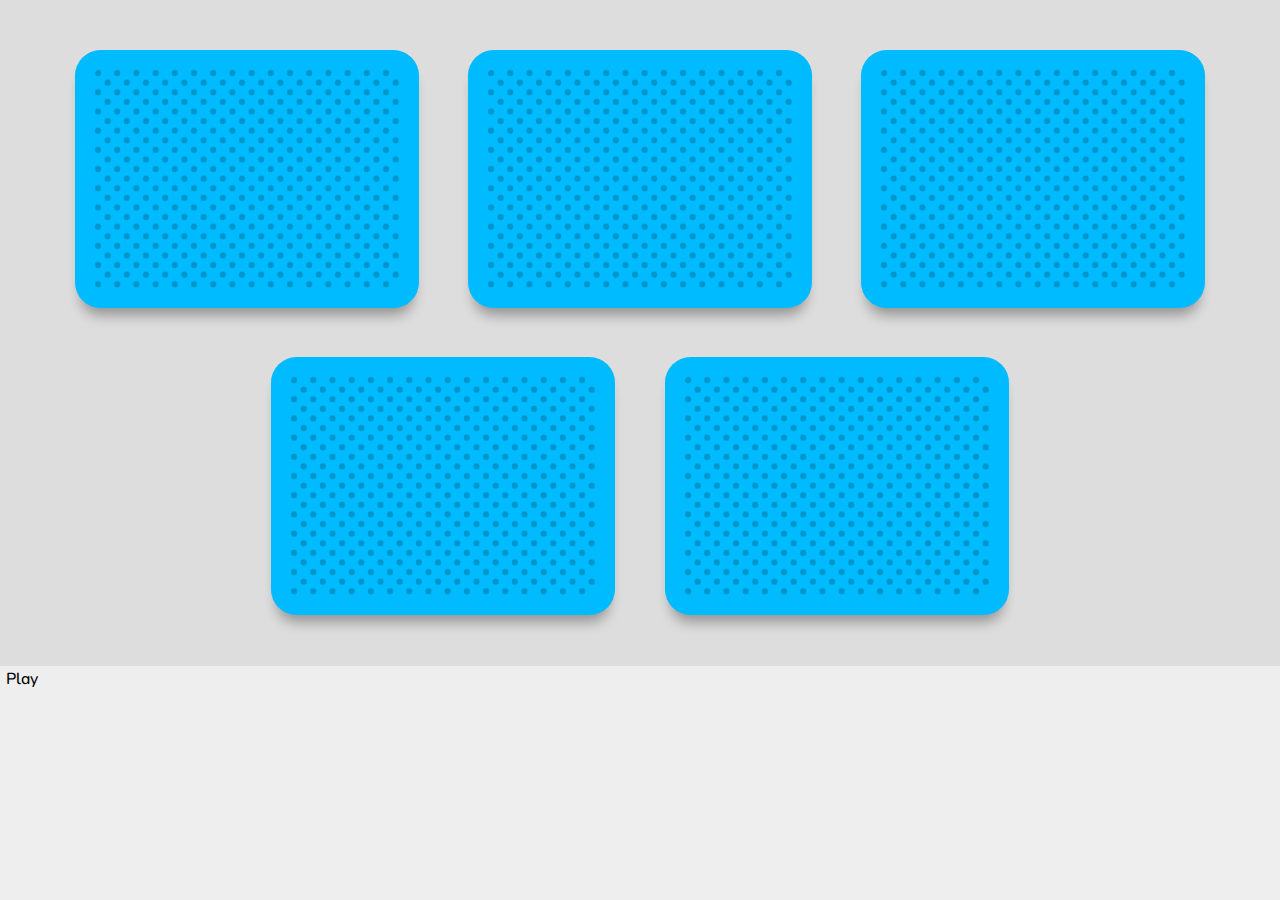
==== rotate-stop/index.html @ 4a5f74a7 "Initial commit" ====
<!DOCTYPE html>
<html lang="en">
<head>
  <meta charset="utf-8">
  <meta name="viewport" content="width=device-width, initial-scale=1">
  <title>Rotate &amp; Stop</title>

  <script src="./rotate-stop.js" type="module"></script>
  <link href="./rotate-stop.css" rel="stylesheet" type="text/css">
</head>
<body>
  <main>
    <div id="display">
      
    </div>
    <div id="controls">
      <button id="play">Play</button>
    </div>
  </main>
</body>
</html>
---- rotate-stop/rotate-stop.css ----
@import url('../_common/base.css');

@font-face {
  font-family: 'Nunito';
  src: url('../_common/fonts/Nunito-vf-wght.ttf') format('truetype');
  font-weight: normal;
  font-style: normal;
  font-weight: 200 1000;

}

html {
  --flipms: 600ms;
  --shadow: #0005;
  --card-color: #0bf;
  --card-hover-color: #0ad;
}

body {
  font-family: 'Nunito';
/*  font-variation-settings: "wght" 375;*/
  font-feature-settings: 'ss01';
  font-weight: 500;
}

main {
  width: 100%;
}

#deck {
  display: flex;
  flex-direction: row;
  flex-wrap: wrap;
  align-items: center;
  justify-content: center;
  /* gap: 2%; */
  width: 100%;
  height: 100%;
  background: #ddd;
  padding: 2%;
  user-select: none;
}

.card {
  flex: 28% 0 0;
  aspect-ratio: 4/3;
/*  aspect-ratio: 1;*/
  margin: 2%;
  
  /* Remove `perspective` if you don't want the 3D effect */
  perspective: 300px;
  perspective: 50vw;
  border-radius: 2vw;
  cursor: pointer;
}


.sides {
  width: 100%;
  height: 100%;
  position: relative;
  transition: all var(--flipms) ease-out;
  transform-style: preserve-3d;
}


.face,
.back {
  position: absolute;
  width: 100%;
  height: 100%;
  -webkit-backface-visibility: hidden;
  backface-visibility: hidden;
  overflow: hidden;
  border-radius: 2vw;

  display: flex;
  flex-direction: column;
  align-items: center;
  justify-content: center;

}

.face {
  z-index: 10;
  transform: rotateY(180deg);
  box-shadow: 0 2vw 2vw -0.5vw var(--shadow);
  background: #fff;
  padding: 1vw;
}


.card .face img {
/*  width: 100%;*/
/*  height: 100%;*/
/*  object-fit: contain;*/
/*  padding: 10%;*/
  flex: 100% 1 1;
  overflow: hidden;
  margin: 1vw 0;
}

.card .face p {
/*  margin: 1vw 0 0 0;*/
  margin: 0;
  font-size: 1.25em;
  font-size: 2.75vw;
  font-weight: bold;
}

.back {
  background: #0bf;
  background-color: var(--card-color);
  background-image: url('../_common/media/bg_circles.svg');
  background-blend-mode: darken;
/*  box-shadow: inset 0 0 0 1em #0bf, inset 0 0 0 1.2em #0003;*/
/*  box-shadow: inset 0 0 0 1em #0bf;*/
/*  box-shadow: 0 1vw 1vw -0.5vw var(--shadow), inset 0 0 0 2vw #0bf;*/
  box-shadow: 0 1vw 1vw -0.5vw var(--shadow), inset 0 0 0 1.5vw var(--card-color);
  background-size: 15vw;
}

.card:hover {
/*  outline: 2px solid;*/
/*  opacity: 0.8;*/
/*  background-color: #0be;*/
  --card-color: var(--card-hover-color);
}


.card.show {
  position: relative;
  z-index: 10;
}

.card.show .sides {
/*  transform: rotateY(-180deg);*/
  transform: rotateY(180deg);
/*  scale: 1.2;*/
}



body.playing #deck {
  background: #0fb;
}
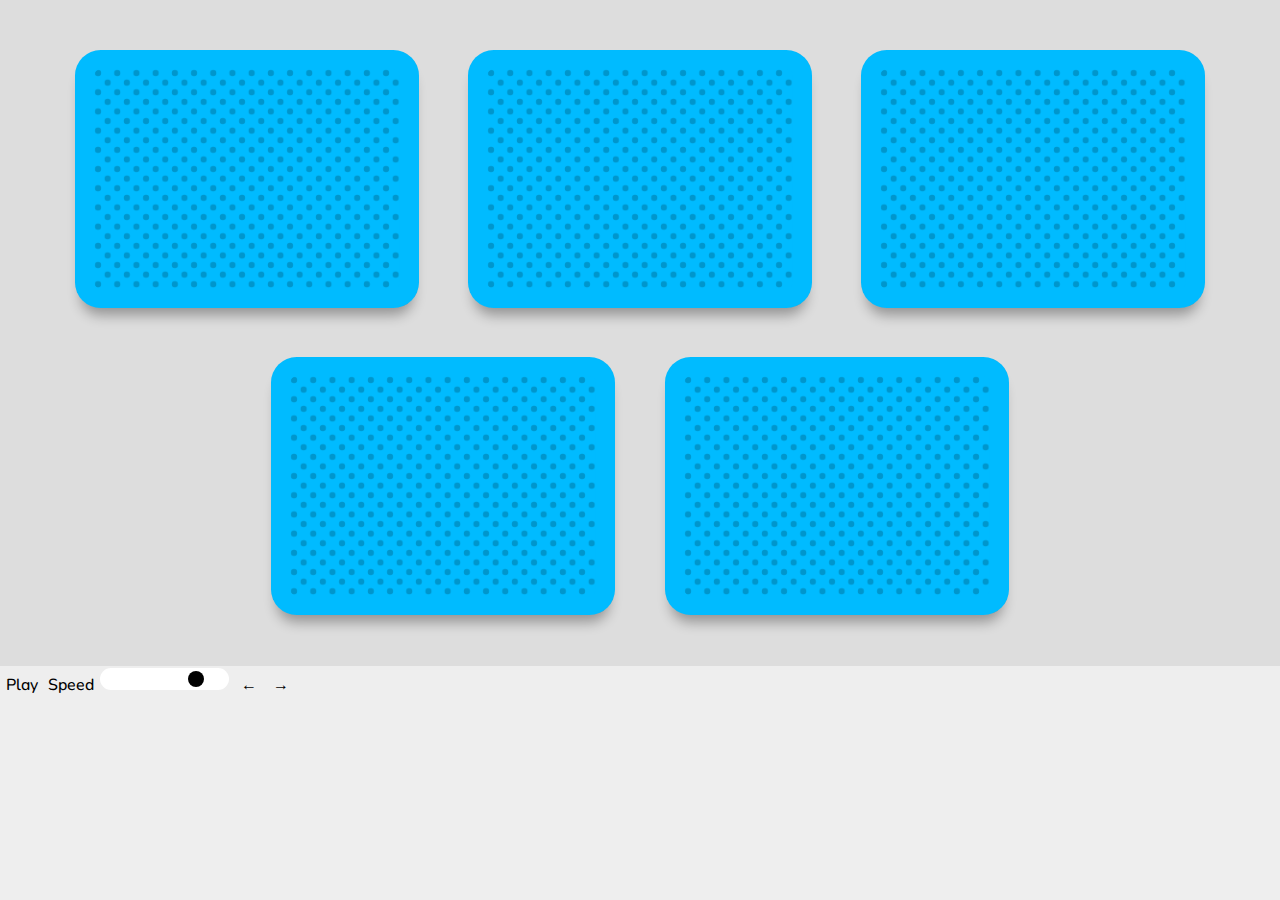
==== commit bb2a9522: "timer.js basically integrated" ====
--- a/rotate-stop/index.html
+++ b/rotate-stop/index.html
@@ -15,6 +15,12 @@
     </div>
     <div id="controls">
       <button id="play">Play</button>
+      <label>
+        Speed
+        <input type="range" name="speed" id="speed" min="1" max="100" step="1" value="80">
+      </label>
+      <button id="bck">&larr;</button>
+      <button id="fwd">&rarr;</button>
     </div>
   </main>
 </body>
--- a/rotate-stop/rotate-stop.css
+++ b/rotate-stop/rotate-stop.css
@@ -142,6 +142,6 @@
 
 
 
-body.playing #deck {
+#display.playing #deck {
   background: #0fb;
 }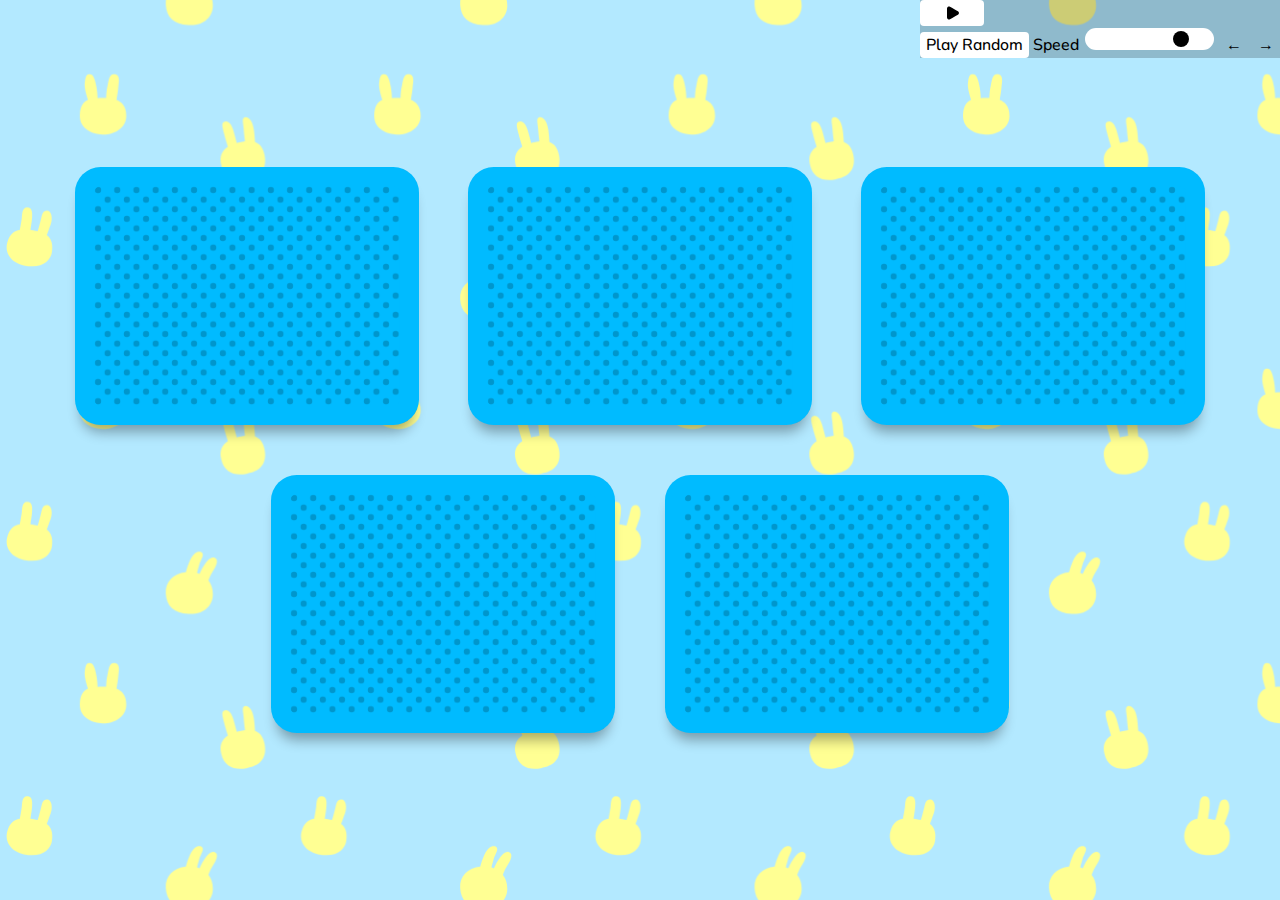
==== commit 376bbdc1: "Add SVG pattern background" ====
--- a/rotate-stop/index.html
+++ b/rotate-stop/index.html
@@ -9,19 +9,68 @@
   <link href="./rotate-stop.css" rel="stylesheet" type="text/css">
 </head>
 <body>
+
+  <figure id="background">
+    <svg id="pattern-background" xmlns="http://www.w3.org/2000/svg" viewBox="0 0 100 100" width="100%" height="100%" preserveAspectRatio="xMidYMid slice">
+      <defs>
+        <g id="usagi-head1" viewBox="0 0 100 100">
+          <path d="M29.505,43.798c-1.937,-5.939 -5.093,-16.775 -4.39,-22.405c1.001,-8.009 1.638,-11.793 5.808,-12.445c4.169,-0.651 7.472,2.517 9.955,16.593c1.507,8.543 1.655,12.771 1.624,15.922c1.981,-0.078 3.949,-0.104 5.843,-0.159c2.066,-0.061 4.03,-0.05 5.895,0.03c0.146,-4.412 0.536,-10.8 1.571,-14.963c1.716,-6.901 1.711,-18.395 9.956,-17.423c8.245,0.973 5.408,11.041 4.978,17.423c-0.28,4.141 -1.594,12.339 -2.482,17.586c9.159,3.633 13.414,10.977 13.267,22.236c-0.229,17.519 -19.409,25.655 -32.356,24.888c-12.947,-0.766 -31.237,-6.85 -30.696,-26.548c0.341,-12.399 4.908,-18.083 11.027,-20.735Z"/>
+        </g>
+        <g id="usagi-head2" viewBox="0 0 100 100">
+          <path d="M73.538,47.591c5.695,4.326 8.646,11.257 7.016,22.802c-1.819,12.889 -14.344,23.53 -38.332,18.453c-17.07,-3.613 -25.991,-16.735 -22.457,-30.564c2.966,-11.609 9.244,-16.382 17.203,-17.81c0.957,-5.344 2.306,-13.105 2.641,-16.151c0.533,-4.845 0.169,-14.71 7.468,-14.455c7.298,0.255 6.874,8.149 6.456,14.453c-0.25,3.756 -1.384,10.998 -2.26,16.239c1.377,0.176 2.771,0.382 4.177,0.609c2.017,0.325 3.97,0.701 5.836,1.151c1.462,-5.388 3.604,-13.34 4.462,-16.835c1.359,-5.537 2.25,-11.343 8.178,-11.169c5.928,0.175 8.04,9.995 4.806,18.948c-1.852,5.127 -3.836,10.593 -5.194,14.329Z"/>
+        </g>
+        <g id="usagi-head3" viewBox="0 0 100 100">
+          <path d="M66.51,41.198c6.089,2.175 11.078,7.434 13.084,18.449c3.77,20.698 -8.373,29.481 -24.721,32.263c-16.347,2.782 -30.26,-1.489 -34.377,-20.205c-2.448,-11.129 0.935,-18.948 9.122,-24.169c-1.527,-4.742 -4.143,-13.098 -5.171,-17.794c-1.492,-6.814 -4.241,-13.829 -0.14,-15.991c5.131,-2.706 10.108,2.09 12.842,11.892c1.929,6.918 3.508,12.925 4.514,16.836c1.288,-0.354 2.627,-0.681 4.017,-0.981c2.311,-0.499 4.742,-0.964 7.201,-1.264c-0.612,-4.844 -1.504,-12.367 -1.805,-17.33c-0.475,-7.83 -2.925,-14.325 1.476,-15.443c4.401,-1.119 10.736,4.247 12.433,17.05c0.932,7.04 1.344,12.867 1.525,16.687Z"/>
+        </g>
+        <g id="usagi-head4" viewBox="0 0 100 100">
+          <path d="M73.182,46.881c3.939,5.169 5.964,11.616 6.052,18.398c0.201,15.583 -12.863,28.274 -33,27c-20.138,-1.275 -30.051,-10.698 -31,-28c-0.857,-15.622 10.312,-27.16 27.318,-28.816c1.068,-4.062 2.867,-9.872 5.682,-16.184c4.716,-10.576 11.267,-13.014 15,-11c5.848,3.155 -0.59,10.461 -2.491,17.207c-1.076,3.818 -2.188,7.959 -3.039,11.173c1.177,0.328 2.305,0.71 3.386,1.143c1.471,-3.334 3.683,-7.914 6.144,-11.523c4.368,-6.407 9.399,-12.872 15,-10c5.6,2.871 0.901,12.263 -3,18c-2.478,3.643 -4.56,8.629 -6.052,12.602Z"/>
+        </g>
+        <g id="usagi-head5" viewBox="0 0 100 100">
+          <path d="M32.579,38.259l-0.064,-19.764c-0.016,-4.957 0.57,-11.942 5.893,-12.198c5.323,-0.255 7.193,4.498 7.193,11.819l0,17.914c1.566,-0.09 3.171,-0.138 4.81,-0.154c1.319,-0.014 2.633,0.031 3.936,0.135l-0.058,-17.759c-0.016,-4.957 0.57,-11.942 5.893,-12.197c5.323,-0.255 7.194,4.498 7.194,11.819l-0,21.397c9.757,4.425 16.836,13.192 16.715,26.406c-0.139,15.176 -9.724,28.024 -34.171,28.274c-20.344,0.209 -34.095,-8.954 -34.012,-27.67c0.075,-16.841 6.577,-24.628 16.671,-28.022Z"/>
+        </g>
+
+        <g id="icon-play" viewBox="0 0 24 24">
+          <path d="M17.961,10.273c0.623,0.356 1.008,1.018 1.008,1.736c-0,0.718 -0.385,1.381 -1.008,1.737c-2.361,1.349 -5.619,3.211 -7.969,4.553c-0.619,0.354 -1.379,0.351 -1.996,-0.006c-0.616,-0.358 -0.996,-1.017 -0.996,-1.73c-0,-2.692 -0,-6.416 -0,-9.107c0,-0.713 0.38,-1.372 0.996,-1.73c0.617,-0.358 1.377,-0.361 1.996,-0.007c2.35,1.343 5.608,3.204 7.969,4.554Z"/>
+        </g> 
+        <g id="icon-pause" viewBox="0 0 24 24">
+          <path d="M11,6.843l-0,10.333c-0,0.828 -0.672,1.5 -1.5,1.5l-2,-0c-0.828,-0 -1.5,-0.672 -1.5,-1.5l0,-10.333c0,-0.829 0.672,-1.5 1.5,-1.5l2,-0c0.828,-0 1.5,0.671 1.5,1.5Zm7,-0l0,10.333c-0,0.828 -0.672,1.5 -1.5,1.5l-2,-0c-0.828,-0 -1.5,-0.672 -1.5,-1.5l0,-10.333c0,-0.829 0.672,-1.5 1.5,-1.5l2,-0c0.828,-0 1.5,0.671 1.5,1.5Z"/>
+        </g> 
+
+        <pattern id="pattern-usagi" viewBox="0 0 400 400" width="23" height="23" patternUnits="userSpaceOnUse">
+          <use xlink:href="#usagi-head1" fill="currentColor" x="90" y="-50" />
+          <use xlink:href="#usagi-head2" fill="currentColor" x="-10" y="130" />
+          <use xlink:href="#usagi-head3" fill="currentColor" x="280" y="10" />
+          <use xlink:href="#usagi-head4" fill="currentColor" x="210" y="200" />
+          <use xlink:href="#usagi-head1" fill="currentColor" x="90" y="350" />
+        </pattern>
+      </defs>
+      <rect id="pattern-display" fill="url(#pattern-usagi)" x="0" y="0" width="100" height="100"/>
+    </svg>
+  </figure>
+
   <main>
     <div id="display">
       
+      <div id="controls">
+        <button class="btn icon" id="play">
+          <svg class="icon-play" viewBox="0 0 24 24">
+            <use xlink:href="#icon-play" fill="currentColor" x="0" y="0" />
+          </svg>
+          <svg class="icon-pause" viewBox="0 0 24 24">
+            <use xlink:href="#icon-pause" fill="currentColor" x="0" y="0" />
+          </svg>
+        </button>
+        <button class="btn" id="play-rdn">Play Random</button>
+        <label>
+          Speed
+          <input type="range" name="speed" id="speed" min="1" max="100" step="1" value="80">
+        </label>
+        <button id="bck">&larr;</button>
+        <button id="fwd">&rarr;</button>
+      </div>
+      
     </div>
-    <div id="controls">
-      <button id="play">Play</button>
-      <label>
-        Speed
-        <input type="range" name="speed" id="speed" min="1" max="100" step="1" value="80">
-      </label>
-      <button id="bck">&larr;</button>
-      <button id="fwd">&rarr;</button>
-    </div>
+    
   </main>
 </body>
 </html>--- a/rotate-stop/rotate-stop.css
+++ b/rotate-stop/rotate-stop.css
@@ -22,6 +22,12 @@
 /*  font-variation-settings: "wght" 375;*/
   font-feature-settings: 'ss01';
   font-weight: 500;
+
+  display: flex;
+  flex-direction: column;
+  align-items: center;
+  justify-content: center;
+  overflow: hidden;
 }
 
 main {
@@ -144,4 +150,34 @@
 
 #display.playing #deck {
   background: #0fb;
+}
+
+#controls {
+  position: absolute;
+  top: 0;
+  right: 0;
+  background: #0003;
+}
+
+
+
+/*//// SVG Pattern Backgrounds */
+
+#background {
+  display: block;
+  margin: 0;
+  overflow: hidden;
+  position: absolute;
+  top: 0;
+  left: 0;
+  width: 100vw;
+  height: 100dvh;
+  z-index: 0;
+  --pattern-color1: #b3e9ff;
+  --pattern-color2: #ffff93;
+}
+
+#pattern-background {
+  background: var(--pattern-color1);
+  color: var(--pattern-color2);
 }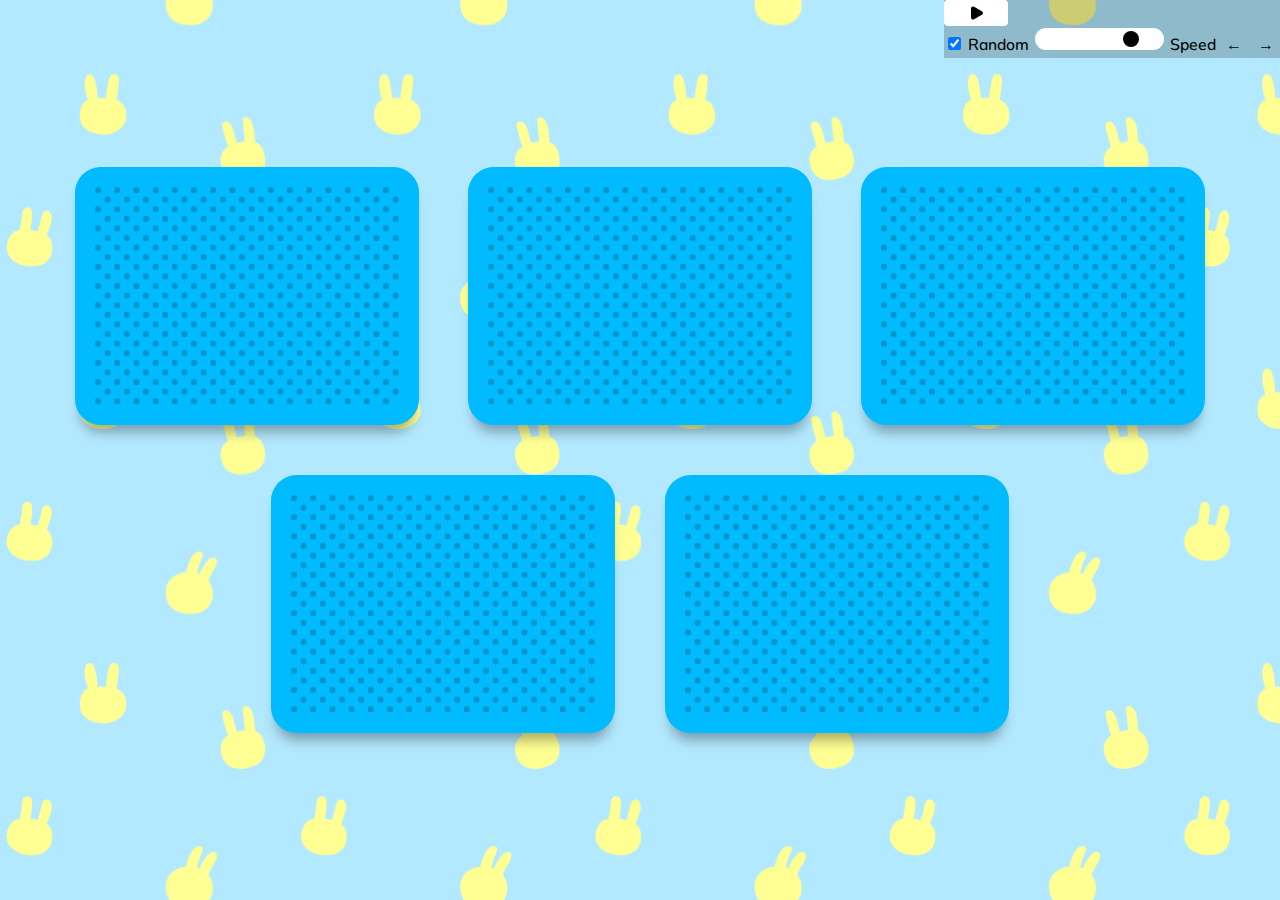
==== commit 2317fac4: "Updated CSS transitions, intergrated new timer.js" ====
--- a/rotate-stop/index.html
+++ b/rotate-stop/index.html
@@ -60,10 +60,13 @@
             <use xlink:href="#icon-pause" fill="currentColor" x="0" y="0" />
           </svg>
         </button>
-        <button class="btn" id="play-rdn">Play Random</button>
         <label>
+          <input type="checkbox" name="playrandom" id="playrandom" checked>
+          Random
+        </label>
+        <label>
+          <input type="range" name="speed" id="speed" min="1" max="100" step="1" value="80">
           Speed
-          <input type="range" name="speed" id="speed" min="1" max="100" step="1" value="80">
         </label>
         <button id="bck">&larr;</button>
         <button id="fwd">&rarr;</button>
--- a/rotate-stop/rotate-stop.css
+++ b/rotate-stop/rotate-stop.css
@@ -1,5 +1,5 @@
 
-@import url('../_common/base.css');
+@import url('../_common/css/base.css');
 
 @font-face {
   font-family: 'Nunito';
@@ -66,8 +66,11 @@
   width: 100%;
   height: 100%;
   position: relative;
-  transition: all var(--flipms) ease-out;
   transform-style: preserve-3d;
+/*  transition: all var(--flipms) ease-out;*/
+/*  transition: transform var(--flipms) ease-out, transform-origin var(--flipms) ease-in;*/
+  transition: all var(--flipms) cubic-bezier(0.42, 0.05, 0.24, 1.2);
+  transform-origin: center left;
 }
 
 
@@ -143,7 +146,10 @@
 .card.show .sides {
 /*  transform: rotateY(-180deg);*/
   transform: rotateY(180deg);
+  transform-origin: center center;
 /*  scale: 1.2;*/
+/*  transition: all var(--flipms) cubic-bezier(0.42, 0.05, 0.24, 1.2);*/
+  transition: all var(--flipms) cubic-bezier(0.83, 0.27, 0.53, 1.25);
 }
 
 
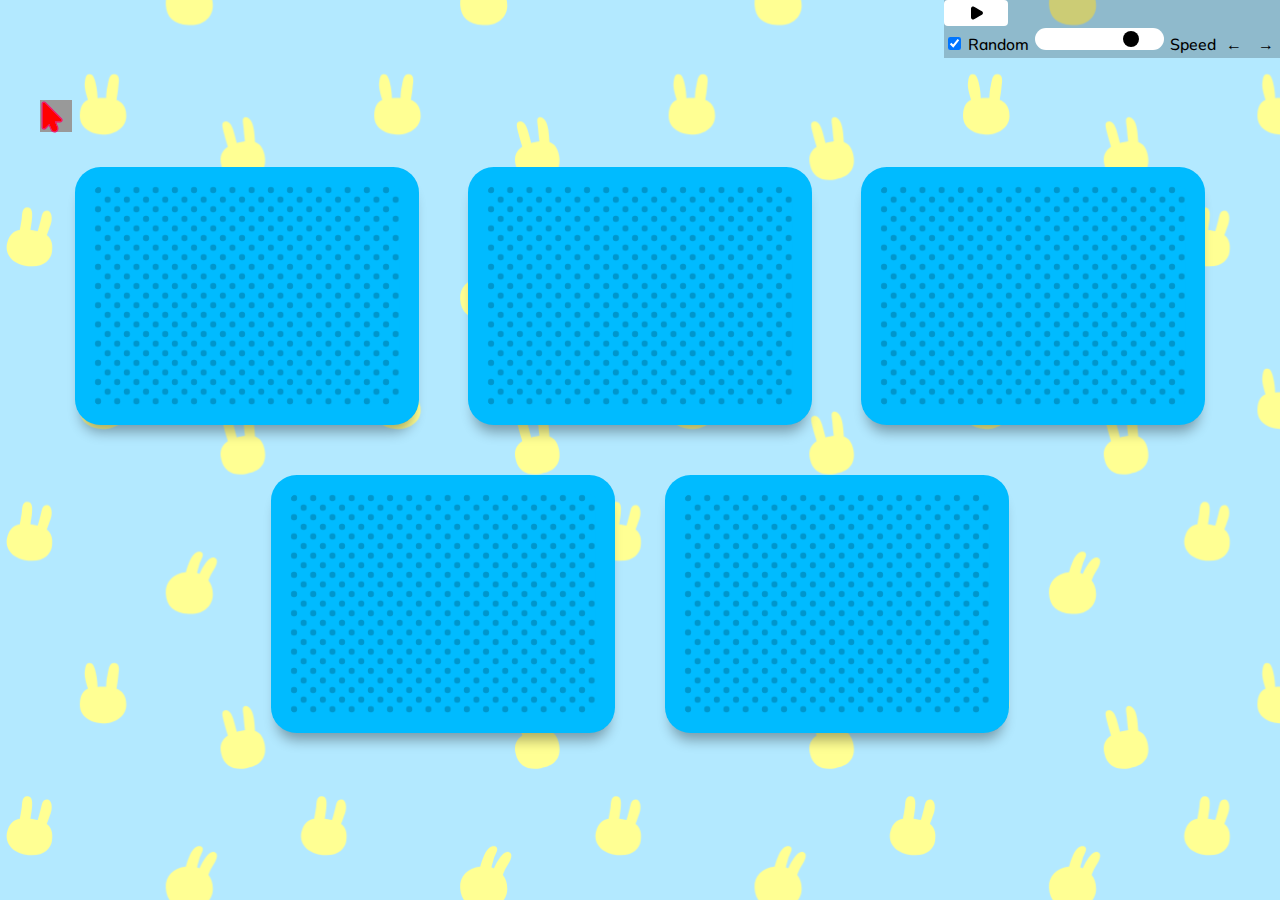
==== commit b8d067e7: "Add utilities.js" ====
--- a/rotate-stop/index.html
+++ b/rotate-stop/index.html
@@ -34,7 +34,17 @@
         </g> 
         <g id="icon-pause" viewBox="0 0 24 24">
           <path d="M11,6.843l-0,10.333c-0,0.828 -0.672,1.5 -1.5,1.5l-2,-0c-0.828,-0 -1.5,-0.672 -1.5,-1.5l0,-10.333c0,-0.829 0.672,-1.5 1.5,-1.5l2,-0c0.828,-0 1.5,0.671 1.5,1.5Zm7,-0l0,10.333c-0,0.828 -0.672,1.5 -1.5,1.5l-2,-0c-0.828,-0 -1.5,-0.672 -1.5,-1.5l0,-10.333c0,-0.829 0.672,-1.5 1.5,-1.5l2,-0c0.828,-0 1.5,0.671 1.5,1.5Z"/>
-        </g> 
+        </g>
+
+        <g id="cursor-test" viewBox="0 0 32 32">
+          <path d="M11.33,16.335l4.67,9.215l-5.352,2.712l-4.685,-9.244l-5.963,2.982l0,-22l18,13l-6.67,3.335Z"/>
+        </g>
+        <g id="cursor1" viewBox="0 0 24 34">
+          <path d="M14.802,21.58l2.446,5.707c0.652,1.521 -0.054,3.286 -1.576,3.939c-1.522,0.652 -3.287,-0.054 -3.939,-1.576l-2.464,-5.75l-4.29,4.29c-0.4,0.4 -1.002,0.52 -1.526,0.303c-0.523,-0.217 -0.864,-0.727 -0.864,-1.293l0,-23.2c0,-0.573 0.345,-1.09 0.875,-1.309c0.529,-0.219 1.139,-0.098 1.544,0.307l16.191,16.192c0.401,0.4 0.52,1.002 0.304,1.525c-0.217,0.523 -0.727,0.865 -1.294,0.865l-5.407,-0Z"/>
+          <path d="M16.319,22.58l1.848,4.313c0.87,2.029 -0.072,4.382 -2.101,5.252c-2.029,0.87 -4.382,-0.072 -5.252,-2.101l-1.883,-4.393l-3.245,3.246c-0.686,0.686 -1.718,0.891 -2.615,0.52c-0.897,-0.372 -1.482,-1.247 -1.482,-2.217l0,-23.2c0,-0.977 0.589,-1.859 1.492,-2.233c0.903,-0.374 1.943,-0.167 2.634,0.524l16.191,16.191c0.687,0.687 0.892,1.719 0.521,2.616c-0.372,0.897 -1.247,1.482 -2.218,1.482l-3.89,-0Zm-1.517,-1l5.407,-0c0.567,-0 1.077,-0.342 1.294,-0.865c0.216,-0.523 0.097,-1.125 -0.304,-1.525l-16.191,-16.192c-0.405,-0.405 -1.015,-0.526 -1.544,-0.307c-0.53,0.219 -0.875,0.736 -0.875,1.309l0,23.2c0,0.566 0.341,1.076 0.864,1.293c0.524,0.217 1.126,0.097 1.526,-0.303l4.29,-4.29l2.464,5.75c0.652,1.522 2.417,2.228 3.939,1.576c1.522,-0.653 2.228,-2.418 1.576,-3.939l-2.446,-5.707Z" style="fill:#ff006e;"/>
+        </g>
+
+
 
         <pattern id="pattern-usagi" viewBox="0 0 400 400" width="23" height="23" patternUnits="userSpaceOnUse">
           <use xlink:href="#usagi-head1" fill="currentColor" x="90" y="-50" />
@@ -47,6 +57,12 @@
       <rect id="pattern-display" fill="url(#pattern-usagi)" x="0" y="0" width="100" height="100"/>
     </svg>
   </figure>
+
+  <!-- <figure id="cursor"> -->
+    <svg id="cursor" xmlns="http://www.w3.org/2000/svg" viewBox="0 0 32 32">
+      <use xlink:href="#cursor1" fill="currentColor" x="0" y="0" />
+    </svg>
+  <!-- </figure> -->
 
   <main>
     <div id="display">
--- a/rotate-stop/rotate-stop.css
+++ b/rotate-stop/rotate-stop.css
@@ -14,7 +14,7 @@
   --flipms: 600ms;
   --shadow: #0005;
   --card-color: #0bf;
-  --card-hover-color: #0ad;
+  /* --card-hover-color: #0ad; */
 }
 
 body {
@@ -57,6 +57,7 @@
   /* Remove `perspective` if you don't want the 3D effect */
   perspective: 300px;
   perspective: 50vw;
+  perspective: 100vw;
   border-radius: 2vw;
   cursor: pointer;
 }
@@ -69,8 +70,11 @@
   transform-style: preserve-3d;
 /*  transition: all var(--flipms) ease-out;*/
 /*  transition: transform var(--flipms) ease-out, transform-origin var(--flipms) ease-in;*/
-  transition: all var(--flipms) cubic-bezier(0.42, 0.05, 0.24, 1.2);
-  transform-origin: center left;
+  /* transition: all var(--flipms) cubic-bezier(0.42, 0.05, 0.24, 1.2); */
+  /* transition: all var(--flipms) cubic-bezier(0.42, 0.05, 0.26, 1.06); */
+  transition: all var(--flipms) cubic-bezier(0.79, 0.08, 0.46, 0.77);
+  /* transform-origin: center left; */
+  transform-origin: bottom center;
 }
 
 
@@ -93,10 +97,11 @@
 
 .face {
   z-index: 10;
-  transform: rotateY(180deg);
+  transform: rotateX(180deg);
   box-shadow: 0 2vw 2vw -0.5vw var(--shadow);
   background: #fff;
   padding: 1vw;
+  pointer-events: none;
 }
 
 
@@ -134,7 +139,12 @@
 /*  outline: 2px solid;*/
 /*  opacity: 0.8;*/
 /*  background-color: #0be;*/
-  --card-color: var(--card-hover-color);
+  /* --card-color: var(--card-hover-color); */
+}
+
+.card:hover .face,
+.card:hover .back {
+  outline: 0.5vw solid #000;
 }
 
 
@@ -144,12 +154,21 @@
 }
 
 .card.show .sides {
-/*  transform: rotateY(-180deg);*/
-  transform: rotateY(180deg);
-  transform-origin: center center;
+/*  transform: rotateX(-180deg);*/
+  /* transform: rotateX(180deg) translateY(100%); */
+  rotate: x 180deg;
+  translate: 0 -100%;
+  transform-origin: bottom center;
 /*  scale: 1.2;*/
 /*  transition: all var(--flipms) cubic-bezier(0.42, 0.05, 0.24, 1.2);*/
-  transition: all var(--flipms) cubic-bezier(0.83, 0.27, 0.53, 1.25);
+  /* transition: all var(--flipms) cubic-bezier(0.83, 0.27, 0.53, 1.25); */
+  /* transition: all var(--flipms) cubic-bezier(0.83, 0.27, 0.58, 1); */
+/*   transition:
+    rotateX var(--flipms) cubic-bezier(0.83, 0.27, 0.58, 1),
+    translateY var(--flipms) cubic-bezier(0.83, 0.27, 0.58, 1),
+    transform-origin var(--flipms) cubic-bezier(0.83, 0.27, 0.58, 1); */
+  /* transition: rotate var(--flipms) linear, translate var(--flipms) linear; */
+  transition: rotate var(--flipms) linear, translate var(--flipms) cubic-bezier(0.59, 0, 0.58, 1);
 }
 
 
@@ -186,4 +205,26 @@
 #pattern-background {
   background: var(--pattern-color1);
   color: var(--pattern-color2);
+}
+
+body,
+.card {
+  /* cursor: url(picker.png) 10 10, auto; */
+  /* cursor: url('#usagi-head1') 10 10, auto; */
+  /* cursor: url('../_common/media/cursor1.svg') 10 10, auto; */
+  /* cursor: url('../_common/media/cursor1.png') 0 0, auto; */
+  cursor: none;
+}
+
+#cursor {
+  pointer-events: none;
+  position: fixed;
+  top: 0;
+  left: 0;
+  z-index: 100;
+  width: 32px;
+  background: #999;
+  color: red;
+  translate: 40px 100px;
+  cursor: none;
 }